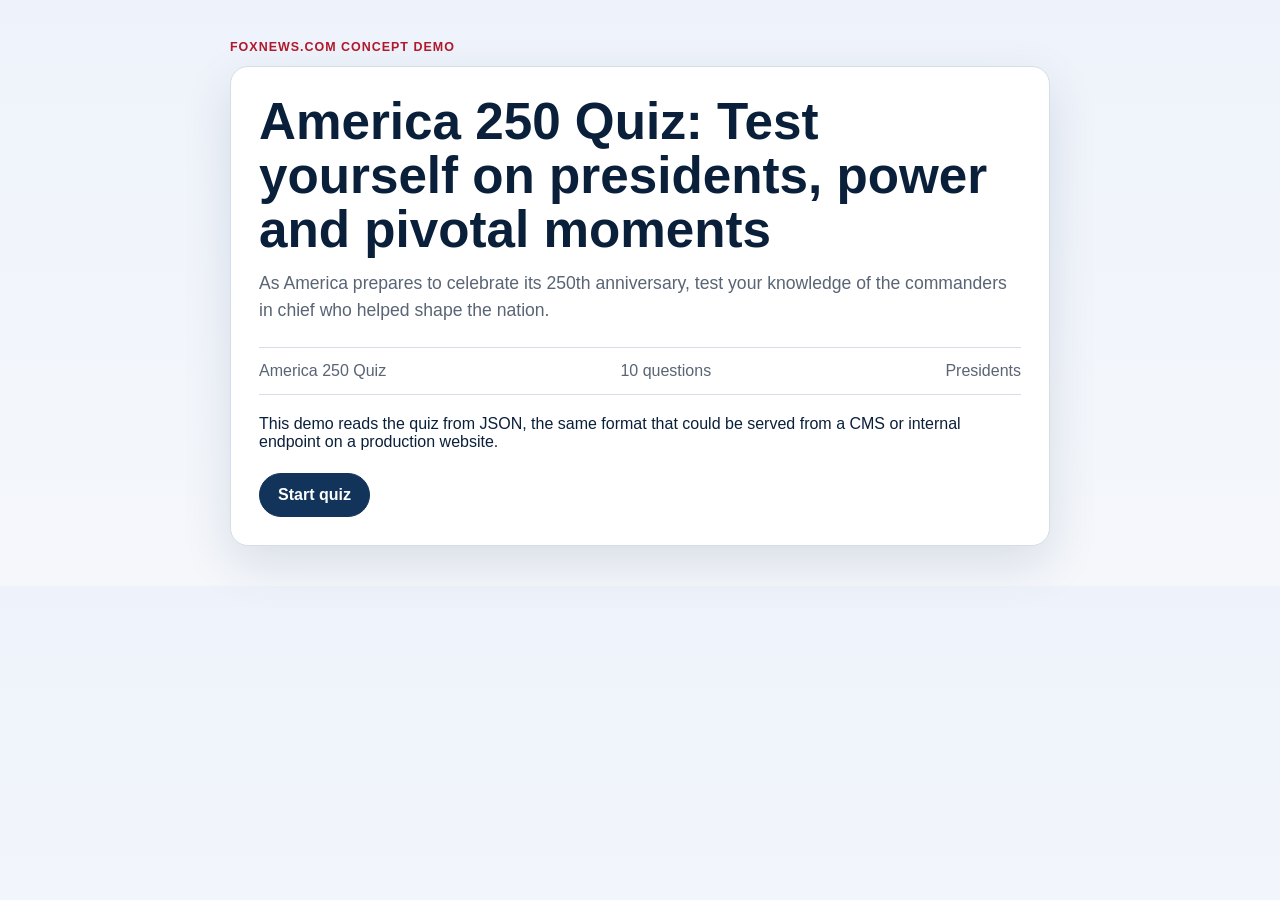
==== demo/index.html @ 24412fc1 "Add America 250 quiz pilot Co-authored-by: levidamato <levidamato@users.noreply.github.com>" ====
<!doctype html>
<html lang="en">
  <head>
    <meta charset="utf-8">
    <meta name="viewport" content="width=device-width, initial-scale=1">
    <title>America 250 Quiz Demo</title>
    <link rel="stylesheet" href="./styles.css">
  </head>
  <body>
    <main class="quiz-shell">
      <p class="eyebrow">FoxNews.com concept demo</p>
      <section id="quiz-root" class="quiz-card" aria-live="polite">
        <p>Loading quiz...</p>
      </section>
    </main>
    <script src="./quiz.js"></script>
  </body>
</html>
---- demo/styles.css ----
:root {
  color-scheme: light;
  --blue: #12345b;
  --blue-dark: #0a203a;
  --red: #b0182d;
  --green: #1f7a45;
  --gray: #596475;
  --border: #d7dde8;
  --background: #f5f7fb;
  --white: #ffffff;
}

* {
  box-sizing: border-box;
}

body {
  margin: 0;
  background: linear-gradient(180deg, #eef3fb 0%, var(--background) 100%);
  color: var(--blue-dark);
  font-family: Arial, Helvetica, sans-serif;
}

button {
  font: inherit;
}

.quiz-shell {
  margin: 0 auto;
  max-width: 860px;
  padding: 40px 20px;
}

.eyebrow {
  color: var(--red);
  font-size: 0.78rem;
  font-weight: 700;
  letter-spacing: 0.08em;
  margin: 0 0 12px;
  text-transform: uppercase;
}

.quiz-card {
  background: var(--white);
  border: 1px solid var(--border);
  border-radius: 18px;
  box-shadow: 0 18px 50px rgba(18, 52, 91, 0.12);
  padding: 28px;
}

.quiz-title {
  font-size: clamp(2rem, 4vw, 3.2rem);
  line-height: 1.05;
  margin: 0 0 14px;
}

.quiz-dek {
  color: var(--gray);
  font-size: 1.1rem;
  line-height: 1.5;
  margin: 0 0 24px;
}

.meta-row {
  align-items: center;
  border-bottom: 1px solid var(--border);
  border-top: 1px solid var(--border);
  color: var(--gray);
  display: flex;
  flex-wrap: wrap;
  gap: 12px;
  justify-content: space-between;
  margin: 20px 0;
  padding: 14px 0;
}

.progress {
  color: var(--blue);
  font-weight: 700;
}

.question-text {
  font-size: 1.45rem;
  line-height: 1.28;
  margin: 26px 0 18px;
}

.choices {
  display: grid;
  gap: 12px;
  margin: 0;
  padding: 0;
}

.choice {
  background: var(--white);
  border: 2px solid var(--border);
  border-radius: 12px;
  color: var(--blue-dark);
  cursor: pointer;
  display: block;
  padding: 14px 16px;
  text-align: left;
  transition: border-color 140ms ease, box-shadow 140ms ease, transform 140ms ease;
  width: 100%;
}

.choice:hover,
.choice:focus {
  border-color: var(--blue);
  box-shadow: 0 8px 20px rgba(18, 52, 91, 0.12);
  outline: none;
  transform: translateY(-1px);
}

.choice.correct {
  border-color: var(--green);
}

.choice.incorrect {
  border-color: var(--red);
}

.choice:disabled {
  cursor: default;
  opacity: 0.78;
  transform: none;
}

.feedback {
  background: #f8fafc;
  border-left: 4px solid var(--blue);
  border-radius: 10px;
  margin: 20px 0 0;
  padding: 16px;
}

.feedback.correct {
  border-left-color: var(--green);
}

.feedback.incorrect {
  border-left-color: var(--red);
}

.actions {
  display: flex;
  gap: 12px;
  margin-top: 22px;
}

.primary-button,
.secondary-button {
  border-radius: 999px;
  cursor: pointer;
  font-weight: 700;
  padding: 12px 18px;
}

.primary-button {
  background: var(--blue);
  border: 1px solid var(--blue);
  color: var(--white);
}

.secondary-button {
  background: var(--white);
  border: 1px solid var(--border);
  color: var(--blue);
}

.score {
  color: var(--blue);
  font-size: clamp(2rem, 5vw, 3.6rem);
  margin: 0 0 12px;
}

.error {
  color: var(--red);
  font-weight: 700;
}
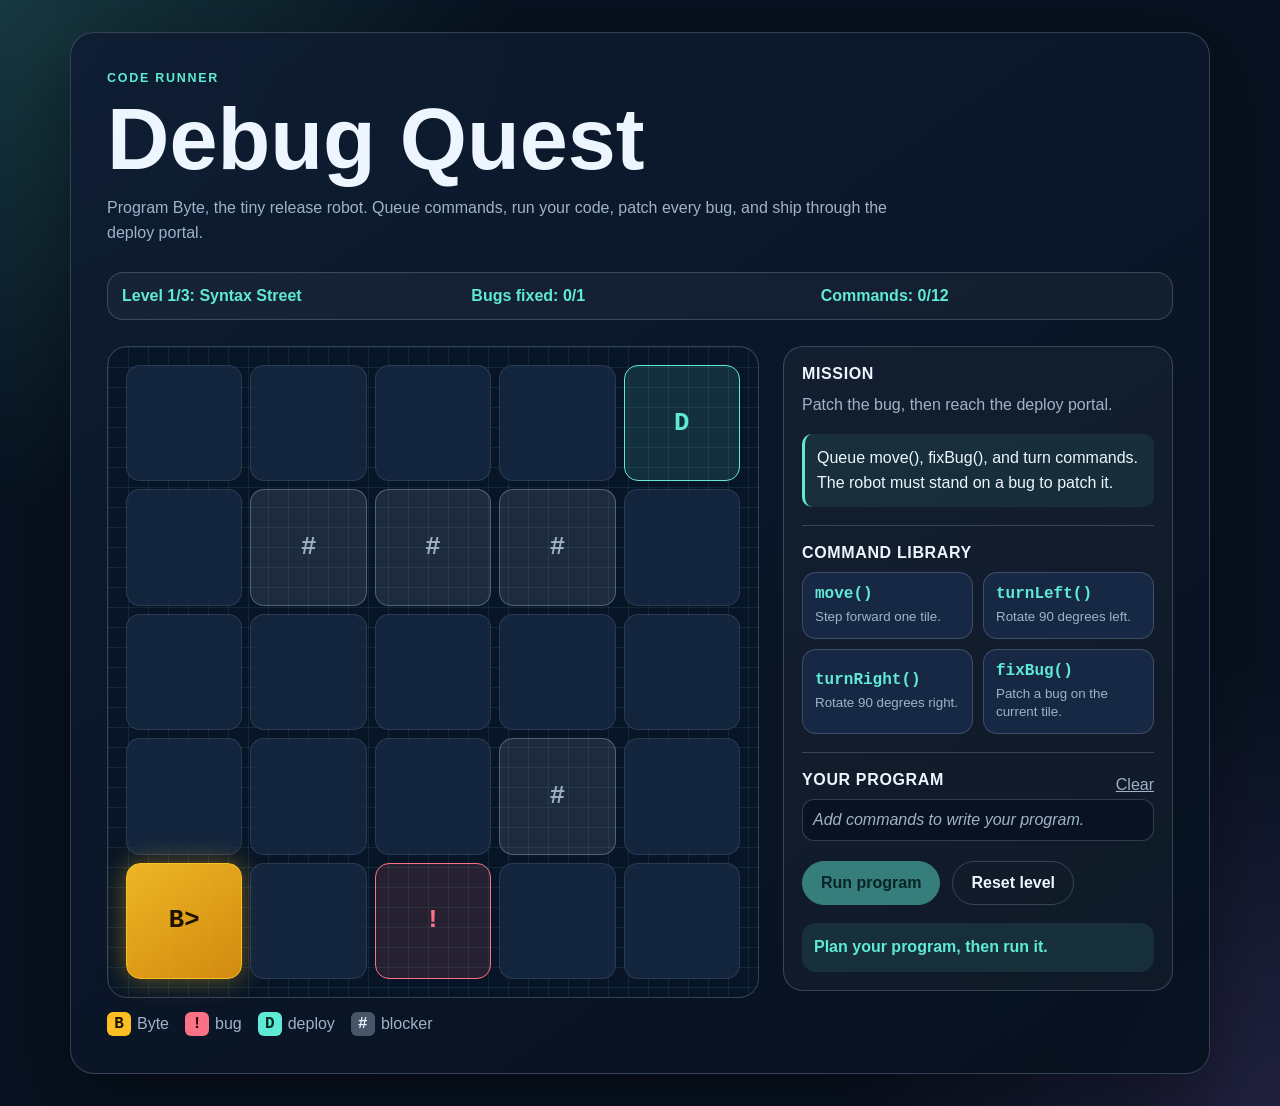
==== commit f1e607c2: "Create coding debug quest game Co-authored-by: levidamato <levidamato@users.noreply.github.com>" ====
--- a/demo/index.html
+++ b/demo/index.html
@@ -3,14 +3,13 @@
   <head>
     <meta charset="utf-8">
     <meta name="viewport" content="width=device-width, initial-scale=1">
-    <title>America 250 Quiz Demo</title>
+    <title>Code Runner: Debug Quest</title>
     <link rel="stylesheet" href="./styles.css">
   </head>
   <body>
-    <main class="quiz-shell">
-      <p class="eyebrow">FoxNews.com concept demo</p>
-      <section id="quiz-root" class="quiz-card" aria-live="polite">
-        <p>Loading quiz...</p>
+    <main class="game-shell">
+      <section id="game-root" class="game-card" aria-live="polite">
+        <p>Loading game...</p>
       </section>
     </main>
     <script src="./quiz.js"></script>
--- a/demo/styles.css
+++ b/demo/styles.css
@@ -1,13 +1,18 @@
 :root {
-  color-scheme: light;
-  --blue: #12345b;
-  --blue-dark: #0a203a;
-  --red: #b0182d;
-  --green: #1f7a45;
-  --gray: #596475;
-  --border: #d7dde8;
-  --background: #f5f7fb;
-  --white: #ffffff;
+  color-scheme: dark;
+  --background: #07111f;
+  --panel: #0f1d33;
+  --panel-light: #172844;
+  --cyan: #5eead4;
+  --cyan-dark: #0f766e;
+  --amber: #fbbf24;
+  --red: #fb7185;
+  --green: #86efac;
+  --purple: #c084fc;
+  --text: #edf6ff;
+  --muted: #9fb3c8;
+  --border: rgba(148, 163, 184, 0.3);
+  --shadow: rgba(0, 0, 0, 0.35);
 }
 
 * {
@@ -16,8 +21,12 @@
 
 body {
   margin: 0;
-  background: linear-gradient(180deg, #eef3fb 0%, var(--background) 100%);
-  color: var(--blue-dark);
+  min-height: 100vh;
+  background:
+    radial-gradient(circle at top left, rgba(94, 234, 212, 0.18), transparent 32rem),
+    radial-gradient(circle at bottom right, rgba(192, 132, 252, 0.14), transparent 28rem),
+    var(--background);
+  color: var(--text);
   font-family: Arial, Helvetica, sans-serif;
 }
 
@@ -25,157 +34,388 @@
   font: inherit;
 }
 
-.quiz-shell {
+.game-shell {
   margin: 0 auto;
-  max-width: 860px;
-  padding: 40px 20px;
+  max-width: 1180px;
+  padding: 32px 20px;
+}
+
+.game-card,
+.completion-card {
+  background: linear-gradient(145deg, rgba(15, 29, 51, 0.94), rgba(7, 17, 31, 0.96));
+  border: 1px solid var(--border);
+  border-radius: 24px;
+  box-shadow: 0 24px 70px var(--shadow);
+  overflow: hidden;
+  padding: clamp(22px, 4vw, 36px);
+}
+
+.hero {
+  max-width: 780px;
 }
 
 .eyebrow {
+  color: var(--cyan);
+  font-size: 0.78rem;
+  font-weight: 800;
+  letter-spacing: 0.14em;
+  margin: 0 0 10px;
+  text-transform: uppercase;
+}
+
+h1,
+h2,
+p {
+  margin-top: 0;
+}
+
+h1 {
+  font-size: clamp(2.4rem, 7vw, 5.4rem);
+  line-height: 0.95;
+  margin-bottom: 16px;
+}
+
+h2 {
+  font-size: 1rem;
+  letter-spacing: 0.04em;
+  margin-bottom: 10px;
+  text-transform: uppercase;
+}
+
+p {
+  color: var(--muted);
+  line-height: 1.55;
+}
+
+.dashboard {
+  background: rgba(255, 255, 255, 0.04);
+  border: 1px solid var(--border);
+  border-radius: 16px;
+  display: grid;
+  gap: 12px;
+  grid-template-columns: repeat(3, minmax(0, 1fr));
+  margin: 26px 0;
+  padding: 14px;
+}
+
+.dashboard span {
+  color: var(--cyan);
+  font-weight: 700;
+}
+
+.game-layout {
+  align-items: start;
+  display: grid;
+  gap: 24px;
+  grid-template-columns: minmax(300px, 1fr) minmax(300px, 390px);
+}
+
+.board {
+  background:
+    linear-gradient(rgba(94, 234, 212, 0.09) 1px, transparent 1px),
+    linear-gradient(90deg, rgba(94, 234, 212, 0.09) 1px, transparent 1px),
+    #081526;
+  background-size: 20px 20px;
+  border: 1px solid var(--border);
+  border-radius: 20px;
+  display: grid;
+  gap: 8px;
+  grid-template-columns: repeat(var(--columns), minmax(42px, 1fr));
+  padding: clamp(10px, 2vw, 18px);
+}
+
+.cell {
+  align-items: center;
+  aspect-ratio: 1;
+  background: rgba(23, 40, 68, 0.8);
+  border: 1px solid rgba(148, 163, 184, 0.18);
+  border-radius: 14px;
+  color: var(--text);
+  display: flex;
+  font-family: "Courier New", monospace;
+  font-size: clamp(1rem, 3vw, 1.6rem);
+  font-weight: 800;
+  justify-content: center;
+  min-height: 42px;
+  position: relative;
+}
+
+.cell.portal {
+  background: rgba(94, 234, 212, 0.12);
+  border-color: var(--cyan);
+  color: var(--cyan);
+}
+
+.cell.bug {
+  background: rgba(251, 113, 133, 0.12);
+  border-color: var(--red);
   color: var(--red);
-  font-size: 0.78rem;
+}
+
+.cell.blocker {
+  background: rgba(148, 163, 184, 0.16);
+  border-color: rgba(148, 163, 184, 0.45);
+  color: var(--muted);
+}
+
+.cell.robot {
+  background: linear-gradient(145deg, rgba(251, 191, 36, 0.94), rgba(245, 158, 11, 0.85));
+  border-color: var(--amber);
+  box-shadow: 0 0 26px rgba(251, 191, 36, 0.42);
+  color: #1f1300;
+}
+
+.legend {
+  display: flex;
+  flex-wrap: wrap;
+  gap: 10px 16px;
+  margin: 14px 0 0;
+}
+
+.legend span {
+  align-items: center;
+  display: inline-flex;
+  gap: 6px;
+}
+
+.legend b {
+  align-items: center;
+  border-radius: 6px;
+  display: inline-flex;
+  font-family: "Courier New", monospace;
+  height: 24px;
+  justify-content: center;
+  width: 24px;
+}
+
+.legend-robot {
+  background: var(--amber);
+  color: #1f1300;
+}
+
+.legend-bug {
+  background: var(--red);
+  color: #30040c;
+}
+
+.legend-portal {
+  background: var(--cyan);
+  color: #022c22;
+}
+
+.legend-blocker {
+  background: #475569;
+  color: var(--text);
+}
+
+.control-panel {
+  background: rgba(255, 255, 255, 0.035);
+  border: 1px solid var(--border);
+  border-radius: 20px;
+  padding: 18px;
+}
+
+.panel-section + .panel-section {
+  border-top: 1px solid var(--border);
+  margin-top: 18px;
+  padding-top: 18px;
+}
+
+.hint {
+  background: rgba(94, 234, 212, 0.08);
+  border-left: 3px solid var(--cyan);
+  border-radius: 10px;
+  color: var(--text);
+  margin-bottom: 0;
+  padding: 12px;
+}
+
+.command-grid {
+  display: grid;
+  gap: 10px;
+  grid-template-columns: repeat(2, minmax(0, 1fr));
+}
+
+.command-button {
+  background: var(--panel-light);
+  border: 1px solid var(--border);
+  border-radius: 14px;
+  color: var(--text);
+  cursor: pointer;
+  padding: 12px;
+  text-align: left;
+  transition: border-color 140ms ease, transform 140ms ease, box-shadow 140ms ease;
+}
+
+.command-button span {
+  color: var(--cyan);
+  display: block;
+  font-family: "Courier New", monospace;
+  font-weight: 800;
+  margin-bottom: 5px;
+}
+
+.command-button small {
+  color: var(--muted);
+  display: block;
+  line-height: 1.35;
+}
+
+.command-button:hover,
+.command-button:focus {
+  border-color: var(--cyan);
+  box-shadow: 0 12px 28px rgba(94, 234, 212, 0.12);
+  outline: none;
+  transform: translateY(-1px);
+}
+
+.queue-heading {
+  align-items: center;
+  display: flex;
+  gap: 12px;
+  justify-content: space-between;
+}
+
+.program-list {
+  display: grid;
+  gap: 8px;
+  list-style: none;
+  margin: 0;
+  padding: 0;
+}
+
+.program-list li {
+  align-items: center;
+  background: rgba(7, 17, 31, 0.75);
+  border: 1px solid var(--border);
+  border-radius: 12px;
+  display: flex;
+  justify-content: space-between;
+  min-height: 42px;
+  padding: 8px 10px;
+}
+
+.program-list li.active {
+  border-color: var(--amber);
+  box-shadow: 0 0 18px rgba(251, 191, 36, 0.22);
+}
+
+.program-list code {
+  color: var(--green);
+  font-family: "Courier New", monospace;
   font-weight: 700;
-  letter-spacing: 0.08em;
-  margin: 0 0 12px;
-  text-transform: uppercase;
-}
-
-.quiz-card {
-  background: var(--white);
-  border: 1px solid var(--border);
-  border-radius: 18px;
-  box-shadow: 0 18px 50px rgba(18, 52, 91, 0.12);
-  padding: 28px;
-}
-
-.quiz-title {
-  font-size: clamp(2rem, 4vw, 3.2rem);
-  line-height: 1.05;
-  margin: 0 0 14px;
-}
-
-.quiz-dek {
-  color: var(--gray);
-  font-size: 1.1rem;
-  line-height: 1.5;
-  margin: 0 0 24px;
-}
-
-.meta-row {
-  align-items: center;
-  border-bottom: 1px solid var(--border);
-  border-top: 1px solid var(--border);
-  color: var(--gray);
+}
+
+.empty-program {
+  color: var(--muted);
+  font-style: italic;
+}
+
+.remove-command,
+.text-button {
+  background: transparent;
+  border: 0;
+  color: var(--muted);
+  cursor: pointer;
+}
+
+.remove-command {
+  font-weight: 800;
+  padding: 4px 6px;
+}
+
+.text-button {
+  padding: 0;
+  text-decoration: underline;
+}
+
+.actions {
   display: flex;
   flex-wrap: wrap;
   gap: 12px;
-  justify-content: space-between;
-  margin: 20px 0;
-  padding: 14px 0;
-}
-
-.progress {
-  color: var(--blue);
-  font-weight: 700;
-}
-
-.question-text {
-  font-size: 1.45rem;
-  line-height: 1.28;
-  margin: 26px 0 18px;
-}
-
-.choices {
-  display: grid;
-  gap: 12px;
-  margin: 0;
-  padding: 0;
-}
-
-.choice {
-  background: var(--white);
-  border: 2px solid var(--border);
-  border-radius: 12px;
-  color: var(--blue-dark);
-  cursor: pointer;
-  display: block;
-  padding: 14px 16px;
-  text-align: left;
-  transition: border-color 140ms ease, box-shadow 140ms ease, transform 140ms ease;
-  width: 100%;
-}
-
-.choice:hover,
-.choice:focus {
-  border-color: var(--blue);
-  box-shadow: 0 8px 20px rgba(18, 52, 91, 0.12);
-  outline: none;
-  transform: translateY(-1px);
-}
-
-.choice.correct {
-  border-color: var(--green);
-}
-
-.choice.incorrect {
-  border-color: var(--red);
-}
-
-.choice:disabled {
-  cursor: default;
-  opacity: 0.78;
-  transform: none;
-}
-
-.feedback {
-  background: #f8fafc;
-  border-left: 4px solid var(--blue);
-  border-radius: 10px;
-  margin: 20px 0 0;
-  padding: 16px;
-}
-
-.feedback.correct {
-  border-left-color: var(--green);
-}
-
-.feedback.incorrect {
-  border-left-color: var(--red);
-}
-
-.actions {
-  display: flex;
-  gap: 12px;
-  margin-top: 22px;
+  margin-top: 20px;
 }
 
 .primary-button,
 .secondary-button {
   border-radius: 999px;
   cursor: pointer;
+  font-weight: 800;
+  padding: 12px 18px;
+}
+
+.primary-button {
+  background: var(--cyan);
+  border: 1px solid var(--cyan);
+  color: #022c22;
+}
+
+.secondary-button {
+  background: transparent;
+  border: 1px solid var(--border);
+  color: var(--text);
+}
+
+button:disabled {
+  cursor: not-allowed;
+  opacity: 0.48;
+  transform: none;
+}
+
+.status {
+  border-radius: 14px;
   font-weight: 700;
-  padding: 12px 18px;
-}
-
-.primary-button {
-  background: var(--blue);
-  border: 1px solid var(--blue);
-  color: var(--white);
-}
-
-.secondary-button {
-  background: var(--white);
-  border: 1px solid var(--border);
-  color: var(--blue);
-}
-
-.score {
-  color: var(--blue);
-  font-size: clamp(2rem, 5vw, 3.6rem);
-  margin: 0 0 12px;
-}
-
-.error {
+  margin: 18px 0 0;
+  padding: 12px;
+}
+
+.status.info {
+  background: rgba(94, 234, 212, 0.1);
+  color: var(--cyan);
+}
+
+.status.warning {
+  background: rgba(251, 191, 36, 0.12);
+  color: var(--amber);
+}
+
+.status.error {
+  background: rgba(251, 113, 133, 0.12);
   color: var(--red);
-  font-weight: 700;
-}
+}
+
+.completion-card {
+  margin: 0 auto;
+  max-width: 720px;
+  text-align: center;
+}
+
+.completion-card .actions {
+  justify-content: center;
+}
+
+@media (max-width: 880px) {
+  .dashboard,
+  .game-layout {
+    grid-template-columns: 1fr;
+  }
+}
+
+@media (max-width: 560px) {
+  .game-shell {
+    padding: 18px 12px;
+  }
+
+  .command-grid {
+    grid-template-columns: 1fr;
+  }
+
+  .board {
+    gap: 5px;
+  }
+
+  .cell {
+    border-radius: 9px;
+    min-height: 34px;
+  }
+}
